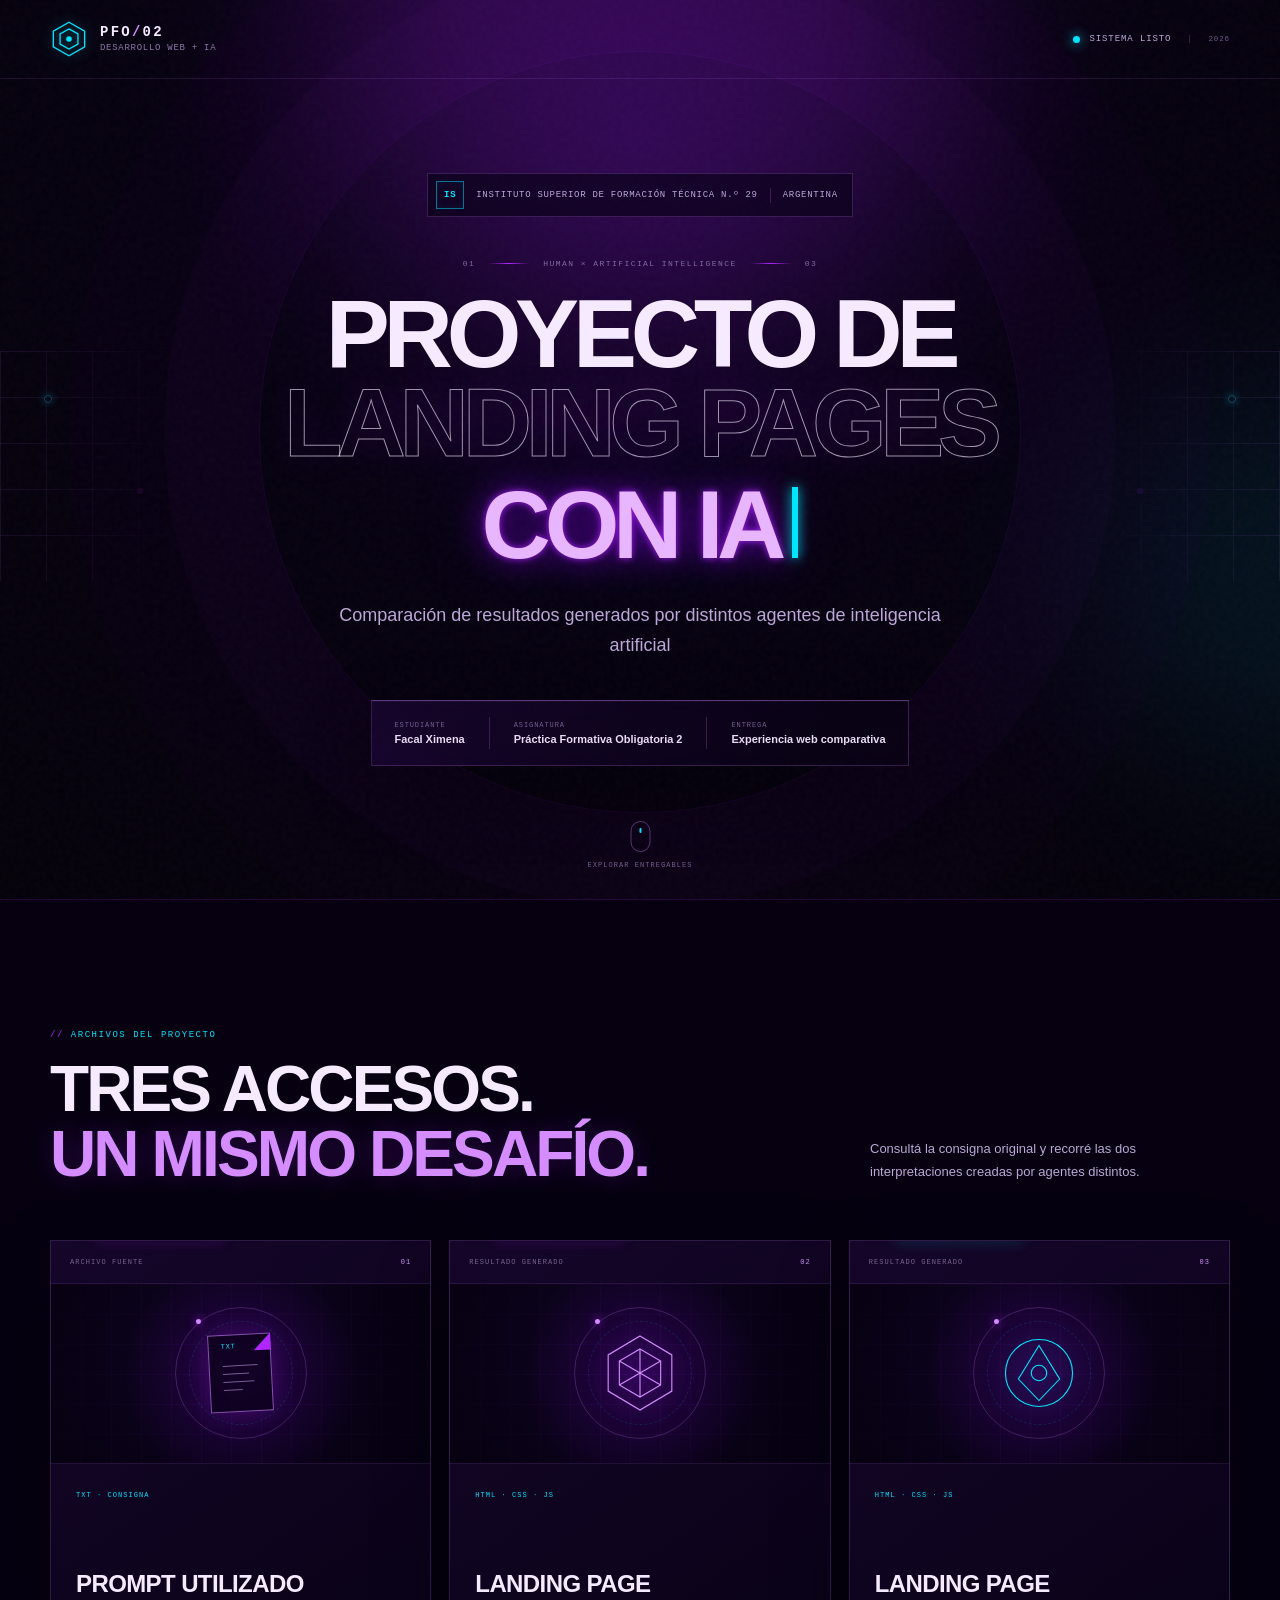
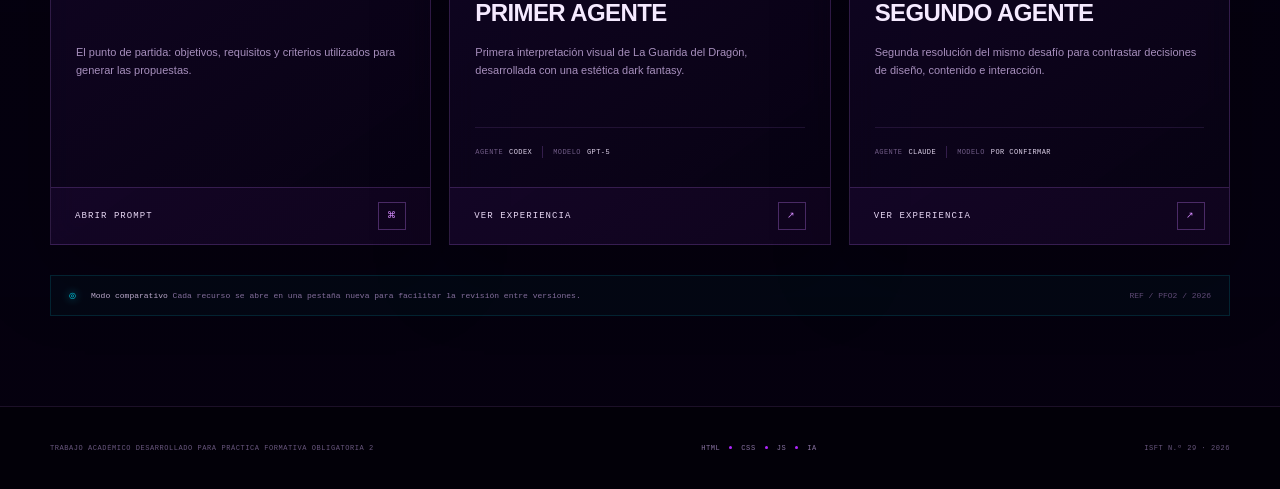
==== index.html @ 7f9fba31 "add" ====
<!doctype html>
<html lang="es-AR">
<head>
  <meta charset="utf-8">
  <meta name="viewport" content="width=device-width, initial-scale=1">
  <meta name="description" content="Proyecto académico de comparación de landing pages generadas con inteligencia artificial.">
  <meta name="theme-color" content="#070012">
  <title>Proyecto de Landing Pages con IA | PFO 2</title>
  <link rel="stylesheet" href="styles.css">
</head>
<body>
  <a class="skip-link" href="#accesos">Ir a los accesos del proyecto</a>

  <div class="ambient" aria-hidden="true">
    <div class="ambient__orb ambient__orb--violet"></div>
    <div class="ambient__orb ambient__orb--cyan"></div>
    <div class="ambient__grid"></div>
    <div class="ambient__scanline"></div>
    <div class="ambient__noise"></div>
  </div>

  <header class="topbar">
    <div class="topbar__inner">
      <a class="identity" href="#inicio" aria-label="Volver al inicio">
        <span class="identity__mark" aria-hidden="true">
          <svg viewBox="0 0 34 34">
            <path d="M17 2 31 10v14l-14 8L3 24V10Z"/>
            <path d="m17 8 8 4.5v9L17 26l-8-4.5v-9Z"/>
            <circle cx="17" cy="17" r="2.5"/>
          </svg>
        </span>
        <span><strong>PFO<span>/</span>02</strong><small>Desarrollo web + IA</small></span>
      </a>

      <div class="system-status" aria-label="Estado del proyecto">
        <span class="system-status__dot"></span>
        <span>Sistema listo</span>
        <small>2026</small>
      </div>
    </div>
  </header>

  <main id="inicio">
    <section class="hero" aria-labelledby="page-title">
      <div class="hero__circuit hero__circuit--left" aria-hidden="true"></div>
      <div class="hero__circuit hero__circuit--right" aria-hidden="true"></div>

      <div class="hero__inner">
        <div class="academic-chip reveal">
          <span class="academic-chip__icon" aria-hidden="true">IS</span>
          <span>Instituto Superior de Formación Técnica N.º 29</span>
          <i aria-hidden="true"></i>
          <span>Argentina</span>
        </div>

        <div class="hero__eyebrow reveal" aria-hidden="true">
          <span>01</span><i></i><span>Human × Artificial Intelligence</span><i></i><span>03</span>
        </div>

        <h1 id="page-title" class="reveal">
          Proyecto de <span class="hero__outline">Landing Pages</span>
          <span class="hero__neon">con IA<span class="hero__cursor" aria-hidden="true"></span></span>
        </h1>

        <p class="hero__subtitle reveal">Comparación de resultados generados por distintos agentes de inteligencia artificial</p>

        <div class="student-card reveal" aria-label="Información académica">
          <div>
            <small>Estudiante</small>
            <strong>Facal Ximena</strong>
          </div>
          <span aria-hidden="true"></span>
          <div>
            <small>Asignatura</small>
            <strong>Práctica Formativa Obligatoria 2</strong>
          </div>
          <span aria-hidden="true"></span>
          <div>
            <small>Entrega</small>
            <strong>Experiencia web comparativa</strong>
          </div>
        </div>

        <a class="scroll-hint" href="#accesos">
          <span class="scroll-hint__mouse" aria-hidden="true"><i></i></span>
          Explorar entregables
        </a>
      </div>
    </section>

    <section class="access" id="accesos" aria-labelledby="access-title">
      <div class="section-shell">
        <div class="section-heading reveal">
          <div>
            <p class="kicker"><span aria-hidden="true">//</span> Archivos del proyecto</p>
            <h2 id="access-title">Tres accesos.<br><em>Un mismo desafío.</em></h2>
          </div>
          <p>Consultá la consigna original y recorré las dos interpretaciones creadas por agentes distintos.</p>
        </div>

        <div class="portal-grid">
          <article class="portal-card portal-card--prompt reveal">
            <div class="portal-card__topline">
              <span>Archivo fuente</span>
              <span>01</span>
            </div>
            <div class="portal-card__visual" aria-hidden="true">
              <div class="document-icon">
                <span></span><span></span><span></span><span></span>
              </div>
              <div class="portal-card__orbit"></div>
            </div>
            <div class="portal-card__content">
              <p class="portal-card__type">TXT · Consigna</p>
              <h3>Prompt utilizado</h3>
              <p>El punto de partida: objetivos, requisitos y criterios utilizados para generar las propuestas.</p>
            </div>
            <button class="portal-link" id="open-prompt" type="button" aria-haspopup="dialog" aria-controls="prompt-dialog">
              <span>Abrir prompt</span><i aria-hidden="true">⌘</i>
            </button>
          </article>

          <article class="portal-card portal-card--agent-one reveal">
            <div class="portal-card__topline">
              <span>Resultado generado</span>
              <span>02</span>
            </div>
            <div class="portal-card__visual" aria-hidden="true">
              <div class="agent-symbol agent-symbol--one">
                <svg viewBox="0 0 100 100">
                  <path d="M50 7 87 29v42L50 93 13 71V29Z"/>
                  <path d="M50 22 74 36v28L50 78 26 64V36Z"/>
                  <path d="m50 22 0 56M26 36l48 28M74 36 26 64"/>
                </svg>
              </div>
              <div class="portal-card__orbit"></div>
            </div>
            <div class="portal-card__content">
              <p class="portal-card__type">HTML · CSS · JS</p>
              <h3>Landing Page<br>Primer Agente</h3>
              <p>Primera interpretación visual de La Guarida del Dragón, desarrollada con una estética dark fantasy.</p>
              <!-- TODO: Reemplazar el nombre del agente o modelo aquí cuando corresponda. -->
              <div class="agent-data"><span>Agente</span><strong>Codex</strong><i></i><span>Modelo</span><strong>GPT-5</strong></div>
            </div>
            <!-- TODO: Reemplazar este href si cambia la ubicación final del primer agente. -->
            <a class="portal-link" href="./outputs/indexLPCodex.html" target="_blank" rel="noopener noreferrer" aria-label="Abrir la landing page del primer agente en una pestaña nueva">
              <span>Ver experiencia</span><i aria-hidden="true">↗</i>
            </a>
          </article>

          <article class="portal-card portal-card--agent-two reveal">
            <div class="portal-card__topline">
              <span>Resultado generado</span>
              <span>03</span>
            </div>
            <div class="portal-card__visual" aria-hidden="true">
              <div class="agent-symbol agent-symbol--two">
                <svg viewBox="0 0 100 100">
                  <circle cx="50" cy="50" r="39"/>
                  <path d="M26 57 50 18l24 39-24 25Z"/>
                  <circle cx="50" cy="50" r="9"/>
                </svg>
              </div>
              <div class="portal-card__orbit"></div>
            </div>
            <div class="portal-card__content">
              <p class="portal-card__type">HTML · CSS · JS</p>
              <h3>Landing Page<br>Segundo Agente</h3>
              <p>Segunda resolución del mismo desafío para contrastar decisiones de diseño, contenido e interacción.</p>
              <!-- TODO: Reemplazar el nombre del agente o modelo aquí cuando esté confirmado. -->
              <div class="agent-data"><span>Agente</span><strong>Claude</strong><i></i><span>Modelo</span><strong>Por confirmar</strong></div>
            </div>
            <!-- TODO: Reemplazar este href si cambia la ubicación final del segundo agente. -->
            <a class="portal-link" href="./segunda-pagina/index.html" target="_blank" rel="noopener noreferrer" aria-label="Abrir la landing page del segundo agente en una pestaña nueva">
              <span>Ver experiencia</span><i aria-hidden="true">↗</i>
            </a>
          </article>
        </div>

        <div class="access-note reveal">
          <span aria-hidden="true">◎</span>
          <p><strong>Modo comparativo</strong> Cada recurso se abre en una pestaña nueva para facilitar la revisión entre versiones.</p>
          <span class="access-note__code">REF / PFO2 / 2026</span>
        </div>
      </div>
    </section>
  </main>

  <dialog class="terminal-dialog" id="prompt-dialog" aria-labelledby="terminal-title">
    <div class="terminal-window">
      <header class="terminal-window__bar">
        <div class="terminal-window__controls" aria-hidden="true">
          <span></span><span></span><span></span>
        </div>
        <p id="terminal-title"><span>bash</span> — prompt-utilizado.txt</p>
        <button class="terminal-window__close" id="close-prompt" type="button" aria-label="Cerrar prompt">×</button>
      </header>
      <div class="terminal-window__body" tabindex="0">
        <p class="terminal-command"><span>ximena@pfo2</span>:<i>~</i>$ cat prompt-utilizado.txt</p>
        <pre aria-label="Contenido del prompt"><code id="prompt-output"></code><span class="typing-cursor" id="typing-cursor" aria-hidden="true"></span></pre>
        <p class="terminal-command terminal-command--end"><span>ximena@pfo2</span>:<i>~</i>$ <em aria-hidden="true"></em></p>
      </div>
      <footer class="terminal-window__footer">
        <span>UTF-8</span><span id="line-count">leyendo archivo…</span><span>solo lectura</span>
      </footer>
    </div>
  </dialog>
  <textarea id="prompt-fallback" hidden aria-hidden="true">

# Rol y objetivo

Actuá como un/a diseñador/a UI/UX senior y desarrollador/a front-end especializado/a en landing pages comerciales de alto impacto visual.

Necesito que generes una landing page completa para una tienda ficticia argentina de juegos de mesa, juegos de estrategia y juegos de rol con estética dark fantasy, inspirada en mundos tipo Dungeons & Dragons, fantasía medieval, fuego, tabernas, mazmorras, grimorios, dados, dragones y estilo gótico.

La página debe estar orientada a la venta de juegos de mesa y juegos de rol para público argentino.

# Nombre y concepto de la marca

Nombre sugerido: **La Guarida del Dragón**

Concepto: una tienda especializada en juegos de mesa modernos, juegos expertos, juegos cooperativos, juegos de rol y aventuras narrativas. La marca debe sentirse como una mezcla entre tienda gamer, taberna medieval y refugio para jugadores expertos.

Tono de comunicación: épico, atractivo, comercial, pero no exageradamente infantil. Debe invitar a comprar, explorar el catálogo y sumarse a una comunidad de jugadores.

# Requisitos obligatorios de estructura

La landing page debe incluir sí o sí estas secciones:

1. **Header / Cabecera**

   * Logo o nombre de la marca.
   * Menú de navegación con anclas internas.
   * Links sugeridos: Inicio, Catálogo, Sobre nosotros, Comunidad, Contacto.
   * Debe ser responsive.
   * Puede tener efecto sticky o sombra sutil.

2. **Hero Section**

   * Título impactante.
   * Subtítulo breve.
   * Botón CTA principal.
   * Botón secundario opcional.
   * Estética visual fuerte: fuego, sombras, brillo naranja/rojo, textura oscura, fantasía medieval.
   * Debe comunicar rápidamente que es una tienda argentina de juegos de mesa y rol.

3. **Descripción / Sobre Nosotros**

   * Explicar que la tienda reúne juegos familiares, expertos y de rol.
   * Mencionar que está pensada para jugadores de Argentina.
   * Incluir una propuesta de valor: asesoramiento, preventas, juegos importados/editoriales reconocidas, comunidad y recomendaciones según nivel.

4. **Servicios / Características principales / Catálogo**

   * Esta sección debe funcionar como catálogo visual de productos.
   * Incluir tarjetas de juegos con nombre, breve descripción, precio en pesos argentinos, etiqueta de tipo de juego y botón de compra o consulta.
   * Usar moneda argentina con formato claro: `$57.500 ARS`, `$199.000 ARS`, etc.
   * Los precios deben mostrarse como “desde” o “precio de referencia”, porque la página es maquetada y no tendrá backend real.
   * Juegos sugeridos para incluir:

     * Catan: El Juego — desde $57.500 ARS.
     * Catan: ampliación 5-6 jugadores — desde $34.600 ARS.
     * Carcassonne — desde $41.700 ARS.
     * Carcassonne Big Box — desde $79.200 ARS.
     * El Señor de los Anillos: Destino de la Comunidad — desde $199.000 ARS.
     * SETI — desde $173.600 ARS.
     * Azul / Azul Duel — desde $64.800 ARS.
     * Dungeon Fighter — desde $54.300 ARS.
     * Onirim — desde $32.700 ARS.
     * Opcional: juegos de rol como Dragonbane, Daggerheart, Pathfinder, El Señor de los Anillos 5e o Warhammer Fantasy, con precio “consultar”.
   * Incluir filtros visuales o etiquetas como: Estrategia, Cooperativo, Familiar, Experto, Rol, Fantasía, Sci-Fi.
   * Si el entorno permite usar imágenes externas, usá imágenes relevantes con `alt` descriptivo.
   * Si no se puede garantizar el uso de imágenes reales o con licencia, generá placeholders visuales elegantes con CSS: cartas oscuras, dados, meeples, runas, dragones, tableros, fuego y bordes ornamentales.

5. **Testimonios / Reseñas**

   * Incluir 3 testimonios ficticios de clientes argentinos.
   * Deben sonar naturales.
   * Ejemplos de perfiles: jugador experto, grupo de amigos, persona que compró su primer juego.
   * Pueden tener nombres ficticios, estrellas o una frase destacada.

6. **Formulario de contacto**

   * Formulario visual, no necesita backend.
   * Campos: Nombre, Email, Tipo de consulta, Mensaje.
   * El campo “Tipo de consulta” puede tener opciones como: Comprar un juego, Recomendación, Juegos de rol, Preventa, Otro.
   * Botón CTA: “Enviar mensaje al gremio” o similar.
   * Agregar microcopy aclarando que es una maqueta visual.
   * Si usás JavaScript, podés simular un mensaje de confirmación sin enviar datos reales.

7. **Footer**

   * Nombre de la marca.
   * Links internos.
   * Redes sociales ficticias: Instagram, WhatsApp, Discord, YouTube.
   * Texto legal simple: “Precios de referencia. Sitio ficticio desarrollado con fines académicos.”
   * Mantener la estética dark fantasy.

# Estilo visual

La estética debe ser oscura, gótica y fantástica, con sensación de fuego y aventura.

Usar una paleta similar a:

* Negro carbón: `#080506`
* Bordó oscuro: `#1a0b0b`
* Rojo sangre: `#5b0f0f`
* Naranja fuego: `#f97316`
* Dorado antiguo: `#facc15`
* Gris piedra: `#2f2f35`
* Texto claro: `#f8f1e7`

Dirección visual:

* Fondo oscuro con gradientes suaves.
* Brillos tipo fuego.
* Bordes dorados o cobrizos.
* Cards con sombras profundas.
* Botones con hover brillante.
* Detalles de runas, dados, dragones, espadas o pergaminos, preferentemente generados con CSS o iconografía simple.
* Tipografía: combinar una fuente serif o display para títulos con una sans-serif legible para textos. Si usás Google Fonts, elegir algo similar a `Cinzel`, `MedievalSharp`, `Uncial Antiqua`, `Inter` o `Montserrat`. Si no hay acceso externo, usar fallbacks seguros.

Evitar:

* Una landing genérica tipo startup SaaS.
* Fondos blancos predominantes.
* Diseño demasiado infantil.
* Exceso de texto.
* Imágenes rotas.
* Cards desalineadas.
* Botones sin contraste.
* Texto placeholder tipo “Lorem ipsum”.

# Requisitos técnicos

Generá una landing page responsive y prolija.

Si estás trabajando en un entorno con archivos, creá o editá estos archivos:

* `index.html`
* `styles.css`
* `script.js`

Si no podés crear archivos, devolvé el código completo separado por archivo.

Usar preferentemente:

* HTML semántico.
* CSS moderno.
* JavaScript vanilla simple.
* Sin backend.
* Sin frameworks obligatorios.
* Si usás librerías externas, que sean mínimas y justificadas.

La página debe:

* Verse bien en desktop, tablet y mobile.
* Tener navegación por anclas.
* Tener estados hover/focus.
* Tener buen contraste.
* Usar `alt` en imágenes.
* Tener estructura accesible básica.
* Tener cards de productos claras.
* Mostrar precios en pesos argentinos.
* Incluir CTAs visibles.

# Contenido sugerido

Podés usar o adaptar estos textos:

Hero title:
“Entrá a la guarida donde comienzan las mejores aventuras”

Hero subtitle:
“Juegos de mesa, estrategia y rol para héroes, clanes y mesas argentinas.”

CTA principal:
“Explorar catálogo”

CTA secundario:
“Pedir recomendación”

Sobre nosotros:
“En La Guarida del Dragón reunimos juegos familiares, expertos y de rol para que cada mesa encuentre su próxima aventura. Desde clásicos como Catan y Carcassonne hasta campañas narrativas, cooperativos épicos y desafíos para jugadores exigentes.”

Beneficios:

* Juegos seleccionados por nivel de experiencia.
* Recomendaciones para grupos, parejas y campañas de rol.
* Catálogo con títulos familiares, expertos, cooperativos y narrativos.
* Comunidad para descubrir nuevas partidas.

Testimonios ficticios:

* “Compré Catan para jugar con amigos y terminé sumando expansiones. Me asesoraron muy bien.” — Martín, CABA.
* “Buscaba algo más experto y me recomendaron SETI. Excelente experiencia.” — Laura, Quilmes.
* “Arrancamos con rol por primera vez y nos guiaron con manuales y dados. Súper claro.” — Nico, Lanús.

# Interacción opcional

Agregar en JavaScript:

* Botón de menú hamburguesa en mobile.
* Simulación de envío del formulario con un mensaje visual.
* Botones de producto que muestren un mensaje tipo “Producto agregado a la lista de consulta”.
* Scroll suave para navegación interna.

# Criterios de éxito

Antes de finalizar, verificá que:

1. La landing incluye header, hero, sobre nosotros, catálogo/servicios, testimonios, formulario y footer.
2. La estética es dark fantasy/gótica con fuego, no una página genérica.
3. Hay juegos concretos con precios en ARS.
4. La página está orientada a Argentina.
5. El catálogo incluye Catan, Carcassonne, El Señor de los Anillos, SETI, Azul/Azul Duel y juegos de rol o expertos.
6. El formulario está maquetado visualmente.
7. El diseño es responsive.
8. No hay imágenes rotas.
9. No hay texto “Lorem ipsum”.
10. El código está ordenado, comentado solo donde sea útil y listo para ejecutar.

# Entrega esperada

Implementá directamente la landing page.

Al finalizar, entregá:

1. Una breve explicación de qué se creó.
2. La lista de archivos generados o modificados.
3. Cualquier aclaración importante, por ejemplo si las imágenes son placeholders o si los precios son de referencia.

</textarea>

  <footer class="footer">
    <div class="footer__inner">
      <p>Trabajo académico desarrollado para Práctica Formativa Obligatoria 2</p>
      <div aria-label="Tecnologías empleadas"><span>HTML</span><i></i><span>CSS</span><i></i><span>JS</span><i></i><span>IA</span></div>
      <p>ISFT N.º 29 · <span id="year">2026</span></p>
    </div>
  </footer>

  <script src="script.js"></script>
</body>
</html>
---- styles.css ----
:root {
  --bg: #05000f;
  --bg-soft: #0a0218;
  --panel: rgba(16, 5, 39, .64);
  --violet: #b026ff;
  --violet-bright: #d58cff;
  --purple: #8f00ff;
  --cyan: #00e5ff;
  --text: #f5eaff;
  --muted: #bca7d8;
  --line: rgba(199, 125, 255, .22);
  --shell: 1180px;
  --display: "Segoe UI", "Arial Nova", Arial, sans-serif;
  --mono: "Cascadia Code", "SFMono-Regular", Consolas, monospace;
}

* { box-sizing: border-box; }
html { scroll-behavior: smooth; scroll-padding-top: 80px; }
body { margin: 0; min-width: 320px; overflow-x: hidden; background: var(--bg); color: var(--text); font-family: var(--display); }
body::selection { color: var(--bg); background: var(--cyan); }
a { color: inherit; }
svg { display: block; }
.skip-link { position: fixed; z-index: 1000; top: 12px; left: 12px; padding: 10px 15px; border: 1px solid var(--cyan); background: var(--bg); color: var(--cyan); transform: translateY(-160%); transition: transform .2s; }
.skip-link:focus { transform: translateY(0); }
:focus-visible { outline: 2px solid var(--cyan); outline-offset: 5px; }

.ambient { position: fixed; z-index: -2; inset: 0; overflow: hidden; background: radial-gradient(circle at 50% 15%, #16002f 0, var(--bg) 46%, #030008 100%); pointer-events: none; }
.ambient__orb { position: absolute; border-radius: 50%; filter: blur(100px); opacity: .18; }
.ambient__orb--violet { width: 620px; height: 620px; top: -300px; left: calc(50% - 310px); background: var(--violet); }
.ambient__orb--cyan { width: 400px; height: 400px; right: -220px; top: 42%; background: var(--cyan); opacity: .08; }
.ambient__grid { position: absolute; right: -25%; bottom: -30%; left: -25%; height: 75%; background-image: linear-gradient(rgba(176,38,255,.16) 1px,transparent 1px),linear-gradient(90deg,rgba(176,38,255,.16) 1px,transparent 1px); background-size: 70px 55px; transform: perspective(500px) rotateX(60deg); transform-origin: center bottom; mask-image: linear-gradient(to bottom,transparent 0,#000 58%); }
.ambient__scanline { position: absolute; inset: -150% 0 100%; background: linear-gradient(to bottom,transparent 47%,rgba(0,229,255,.035) 50%,transparent 53%); animation: scan 9s linear infinite; }
.ambient__noise { position: absolute; inset: 0; opacity: .12; background-image: url("data:image/svg+xml,%3Csvg viewBox='0 0 180 180' xmlns='http://www.w3.org/2000/svg'%3E%3Cfilter id='n'%3E%3CfeTurbulence type='fractalNoise' baseFrequency='.9' numOctaves='3' stitchTiles='stitch'/%3E%3C/filter%3E%3Crect width='100%25' height='100%25' filter='url(%23n)' opacity='.25'/%3E%3C/svg%3E"); mix-blend-mode: screen; }
@keyframes scan { to { transform: translateY(250%); } }

.topbar { position: absolute; z-index: 20; inset: 0 0 auto; border-bottom: 1px solid rgba(199,125,255,.12); }
.topbar__inner { width: min(calc(100% - 48px), var(--shell)); height: 78px; margin-inline: auto; display: flex; align-items: center; justify-content: space-between; }
.identity { display: flex; align-items: center; gap: 12px; text-decoration: none; }
.identity__mark { width: 38px; height: 38px; color: var(--cyan); filter: drop-shadow(0 0 7px rgba(0,229,255,.45)); }
.identity__mark svg { width: 100%; fill: none; stroke: currentColor; stroke-width: 1.2; }
.identity__mark circle { fill: currentColor; stroke: none; }
.identity > span:last-child { display: flex; flex-direction: column; }
.identity strong { font: 700 14px/1 var(--mono); letter-spacing: .16em; }
.identity strong span { color: var(--violet-bright); }
.identity small { margin-top: 5px; color: #8d78a8; font: 9px/1 var(--mono); text-transform: uppercase; letter-spacing: .08em; }
.system-status { display: flex; align-items: center; gap: 9px; color: var(--muted); font: 9px var(--mono); text-transform: uppercase; letter-spacing: .1em; }
.system-status__dot { width: 7px; height: 7px; border-radius: 50%; background: var(--cyan); box-shadow: 0 0 12px var(--cyan); animation: pulse 2s ease-in-out infinite; }
.system-status small { margin-left: 9px; padding-left: 18px; border-left: 1px solid var(--line); color: #725e8d; }
@keyframes pulse { 50% { opacity: .4; box-shadow: 0 0 3px var(--cyan); } }

.hero { min-height: 850px; height: 100svh; position: relative; display: grid; place-items: center; padding: 120px 24px 80px; overflow: hidden; border-bottom: 1px solid rgba(176,38,255,.18); }
.hero::before { content: ""; position: absolute; width: min(760px,72vw); aspect-ratio: 1; top: 48%; left: 50%; border: 1px solid rgba(176,38,255,.1); border-radius: 50%; transform: translate(-50%,-50%); box-shadow: 0 0 0 95px rgba(176,38,255,.025),0 0 0 190px rgba(176,38,255,.015); }
.hero__inner { width: min(100%, 1000px); position: relative; z-index: 2; text-align: center; }
.academic-chip { width: max-content; max-width: 100%; margin: 0 auto 42px; display: flex; align-items: center; gap: 12px; padding: 7px 14px 7px 8px; border: 1px solid var(--line); background: rgba(10,2,24,.65); color: var(--muted); font: 9px var(--mono); text-transform: uppercase; letter-spacing: .08em; }
.academic-chip__icon { width: 28px; height: 28px; display: grid; place-items: center; border: 1px solid rgba(0,229,255,.5); color: var(--cyan); font: 700 9px var(--mono); box-shadow: inset 0 0 9px rgba(0,229,255,.08); }
.academic-chip i { width: 1px; height: 15px; background: var(--line); }
.hero__eyebrow { display: flex; align-items: center; justify-content: center; gap: 13px; margin-bottom: 21px; color: #806a9f; font: 8px var(--mono); text-transform: uppercase; letter-spacing: .18em; }
.hero__eyebrow i { width: 42px; height: 1px; background: linear-gradient(90deg,transparent,var(--violet),transparent); }
.hero h1 { margin: 0; font-size: clamp(48px, 7.5vw, 104px); line-height: .93; letter-spacing: -.065em; text-transform: uppercase; text-wrap: balance; }
.hero h1 > span { display: block; }
.hero__outline { color: transparent; -webkit-text-stroke: 1px rgba(245,234,255,.62); text-shadow: 0 0 35px rgba(176,38,255,.1); }
.hero__neon { width: max-content; max-width: 100%; margin: 12px auto 0; position: relative; color: #e8b5ff; text-shadow: 0 0 7px rgba(176,38,255,.9),0 0 32px rgba(143,0,255,.62),0 0 80px rgba(143,0,255,.28); }
.hero__cursor { width: .07em; height: .74em; display: inline-block; margin-left: .12em; background: var(--cyan); box-shadow: 0 0 12px var(--cyan); animation: blink 1s steps(2,end) infinite; }
@keyframes blink { 50% { opacity: 0; } }
.hero__subtitle { max-width: 650px; margin: 31px auto 39px; color: var(--muted); font-size: clamp(14px,1.6vw,18px); line-height: 1.7; }
.student-card { width: max-content; max-width: 100%; margin-inline: auto; display: flex; align-items: center; gap: 24px; padding: 16px 22px; border: 1px solid rgba(199,125,255,.21); border-top-color: rgba(199,125,255,.42); background: linear-gradient(110deg,rgba(30,7,58,.62),rgba(7,1,18,.52)); box-shadow: 0 24px 70px rgba(0,0,0,.28),inset 0 1px rgba(255,255,255,.03); backdrop-filter: blur(13px); }
.student-card > span { width: 1px; height: 32px; background: var(--line); }
.student-card > div { text-align: left; }
.student-card small,.student-card strong { display: block; }
.student-card small { margin-bottom: 4px; color: #735e91; font: 7px var(--mono); text-transform: uppercase; letter-spacing: .13em; }
.student-card strong { color: #e9dcf4; font-size: 11px; font-weight: 600; }
.scroll-hint { position: absolute; top: calc(100% + 55px); left: 50%; display: flex; flex-direction: column; align-items: center; gap: 9px; color: #735f8e; font: 7px var(--mono); text-decoration: none; text-transform: uppercase; letter-spacing: .15em; transform: translateX(-50%); }
.scroll-hint__mouse { width: 20px; height: 31px; position: relative; border: 1px solid rgba(199,125,255,.4); border-radius: 12px; }
.scroll-hint__mouse i { width: 2px; height: 5px; position: absolute; top: 6px; left: 8px; border-radius: 2px; background: var(--cyan); animation: scroll 1.7s ease-in-out infinite; }
@keyframes scroll { to { transform: translateY(10px); opacity: 0; } }
.hero__circuit { width: 180px; height: 230px; position: absolute; top: 39%; opacity: .45; background-image: linear-gradient(var(--line) 1px,transparent 1px),linear-gradient(90deg,var(--line) 1px,transparent 1px); background-size: 46px 46px; mask-image: linear-gradient(90deg,#000,transparent); }
.hero__circuit::after { content: ""; position: absolute; width: 6px; height: 6px; top: 44px; left: 44px; border: 1px solid var(--cyan); border-radius: 50%; box-shadow: 0 0 8px var(--cyan),92px 92px 0 -1px var(--violet); }
.hero__circuit--left { left: 0; }.hero__circuit--right { right: 0; transform: scaleX(-1); }

.access { position: relative; padding: 130px 24px 90px; background: linear-gradient(180deg,rgba(7,0,18,.7),rgba(5,0,15,.96)); }
.section-shell { width: min(100%,var(--shell)); margin-inline: auto; }
.section-heading { display: flex; align-items: end; justify-content: space-between; gap: 60px; margin-bottom: 52px; }
.kicker { margin: 0 0 17px; color: var(--cyan); font: 9px var(--mono); text-transform: uppercase; letter-spacing: .17em; }
.kicker span { color: var(--violet); }
.section-heading h2 { margin: 0; font-size: clamp(38px,5vw,64px); line-height: 1.02; letter-spacing: -.045em; text-transform: uppercase; }
.section-heading h2 em { color: var(--violet-bright); font-style: normal; text-shadow: 0 0 25px rgba(176,38,255,.25); }
.section-heading > p { width: 360px; margin: 0 0 4px; color: var(--muted); font-size: 13px; line-height: 1.75; }
.portal-grid { display: grid; grid-template-columns: repeat(3,1fr); gap: 18px; }
.portal-card { min-width: 0; position: relative; display: flex; flex-direction: column; overflow: hidden; border: 1px solid rgba(199,125,255,.2); background: linear-gradient(145deg,rgba(27,8,52,.72),rgba(7,2,18,.82)); box-shadow: 0 30px 70px rgba(0,0,0,.25); backdrop-filter: blur(13px); transition: transform .35s,border-color .35s,box-shadow .35s; }
.portal-card::before { content: ""; position: absolute; inset: 0; opacity: 0; background: radial-gradient(circle at var(--pointer-x,50%) var(--pointer-y,20%),rgba(176,38,255,.17),transparent 36%); transition: opacity .3s; pointer-events: none; }
.portal-card::after { content: ""; position: absolute; top: -1px; left: 12%; width: 34%; height: 1px; background: linear-gradient(90deg,transparent,var(--violet-bright),transparent); box-shadow: 0 0 12px var(--violet); }
.portal-card:hover { transform: translateY(-9px); border-color: rgba(199,125,255,.55); box-shadow: 0 35px 80px rgba(0,0,0,.48),0 0 38px rgba(143,0,255,.09); }
.portal-card:hover::before { opacity: 1; }
.portal-card--agent-two::after { background: linear-gradient(90deg,transparent,var(--cyan),transparent); box-shadow: 0 0 12px var(--cyan); }
.portal-card__topline { position: relative; z-index: 2; display: flex; justify-content: space-between; padding: 17px 19px; border-bottom: 1px solid rgba(199,125,255,.12); color: #79638f; font: 7px var(--mono); text-transform: uppercase; letter-spacing: .15em; }
.portal-card__topline span:last-child { color: var(--violet-bright); }
.portal-card__visual { height: 180px; position: relative; display: grid; place-items: center; overflow: hidden; border-bottom: 1px solid rgba(199,125,255,.1); background-image: linear-gradient(rgba(176,38,255,.07) 1px,transparent 1px),linear-gradient(90deg,rgba(176,38,255,.07) 1px,transparent 1px); background-size: 30px 30px; }
.portal-card__visual::after { content: ""; position: absolute; inset: 0; background: radial-gradient(circle,rgba(143,0,255,.2),rgba(5,0,15,.52) 56%,rgba(5,0,15,.88)); }
.portal-card__orbit { width: 132px; height: 132px; position: absolute; z-index: 1; border: 1px solid rgba(199,125,255,.23); border-radius: 50%; animation: rotate 18s linear infinite; }
.portal-card__orbit::before,.portal-card__orbit::after { content: ""; position: absolute; border-radius: 50%; }
.portal-card__orbit::before { width: 5px; height: 5px; top: 11px; left: 20px; background: var(--violet-bright); box-shadow: 0 0 9px var(--violet); }
.portal-card__orbit::after { inset: 13px; border: 1px dashed rgba(0,229,255,.13); }
@keyframes rotate { to { transform: rotate(360deg); } }
.document-icon { width: 63px; height: 78px; position: relative; z-index: 3; padding: 23px 13px 10px; border: 1px solid rgba(199,125,255,.65); background: rgba(11,1,26,.75); box-shadow: 0 0 27px rgba(176,38,255,.25); transform: rotate(-3deg); }
.document-icon::before { content: "TXT"; position: absolute; top: 7px; left: 12px; color: var(--cyan); font: 7px var(--mono); letter-spacing: .12em; }
.document-icon::after { content: ""; position: absolute; top: -1px; right: -1px; border-style: solid; border-width: 0 0 17px 17px; border-color: transparent transparent var(--violet) transparent; }
.document-icon span { display: block; height: 1px; margin: 7px 0; background: #775d94; }
.document-icon span:nth-child(2) { width: 75%; }.document-icon span:nth-child(3){width:88%}.document-icon span:nth-child(4){width:55%}
.agent-symbol { width: 86px; height: 86px; position: relative; z-index: 3; filter: drop-shadow(0 0 15px rgba(176,38,255,.45)); }
.agent-symbol svg { width: 100%; height: 100%; fill: none; stroke: var(--violet-bright); stroke-width: 1.3; }
.agent-symbol--two { filter: drop-shadow(0 0 15px rgba(0,229,255,.38)); }.agent-symbol--two svg{stroke:var(--cyan)}
.portal-card__content { position: relative; z-index: 2; flex: 1; padding: 27px 25px 25px; }
.portal-card__type { margin: 0 0 12px!important; color: var(--cyan)!important; font: 7px var(--mono)!important; text-transform: uppercase; letter-spacing: .15em; }
.portal-card__content h3 { min-height: 61px; margin: 0 0 13px; font-size: 24px; line-height: 1.22; letter-spacing: -.025em; text-transform: uppercase; }
.portal-card__content > p { min-height: 66px; margin: 0; color: #a78fbd; font-size: 11px; line-height: 1.7; }
.agent-data { min-height: 35px; display: flex; align-items: center; flex-wrap: wrap; gap: 6px; margin-top: 18px; padding-top: 15px; border-top: 1px solid rgba(199,125,255,.12); font: 7px var(--mono); text-transform: uppercase; letter-spacing: .06em; }
.agent-data span { color: #705b86; }.agent-data strong{color:#ddd0e9;font-weight:500}.agent-data i{width:1px;height:12px;margin:0 4px;background:var(--line)}
.portal-link { position: relative; z-index: 3; min-height: 57px; display: flex; align-items: center; justify-content: space-between; padding: 0 24px; border-top: 1px solid rgba(199,125,255,.2); background: rgba(176,38,255,.05); color: #e8d8f5; font: 9px var(--mono); text-decoration: none; text-transform: uppercase; letter-spacing: .12em; transition: background .25s,color .25s; }
.portal-link:is(button) { width: 100%; border-right: 0; border-bottom: 0; border-left: 0; cursor: pointer; text-align: left; }
.portal-link i { width: 28px; height: 28px; display: grid; place-items: center; border: 1px solid rgba(199,125,255,.32); color: var(--violet-bright); font-style: normal; transition: transform .25s,border-color .25s; }
.portal-link:hover { background: var(--violet); color: #fff; }.portal-link:hover i{border-color:#fff;color:#fff;transform:translate(2px,-2px)}
.portal-card--agent-two .portal-link:hover { background: #00b8cf; }
.access-note { display: flex; align-items: center; gap: 15px; margin-top: 30px; padding: 15px 18px; border: 1px solid rgba(0,229,255,.13); background: rgba(0,229,255,.025); color: #846f9d; font: 8px var(--mono); }
.access-note > span:first-child { color: var(--cyan); text-shadow: 0 0 9px var(--cyan); }.access-note p{margin:0}.access-note strong{color:#b9a8ca;font-weight:500}.access-note__code{margin-left:auto;color:#5e4a76;white-space:nowrap}

/* Prompt terminal */
.terminal-dialog { width: min(920px,calc(100% - 32px)); max-width: none; max-height: calc(100svh - 32px); padding: 0; overflow: visible; border: 1px solid rgba(176,38,255,.72); background: #020004; color: #d59bff; box-shadow: 0 0 0 1px rgba(0,229,255,.08),0 0 60px rgba(143,0,255,.38),0 35px 100px rgba(0,0,0,.85); }
.terminal-dialog::backdrop { background: rgba(1,0,6,.82); backdrop-filter: blur(12px); }
.terminal-dialog[open] { animation: terminalIn .28s ease-out both; }
@keyframes terminalIn { from { opacity:0; transform:translateY(20px) scale(.97); } }
.terminal-window { max-height: calc(100svh - 34px); display: grid; grid-template-rows: 48px minmax(0,1fr) 30px; position: relative; overflow: hidden; background: #020004; }
.terminal-window::before { content:""; position:absolute; z-index:3; inset:0; pointer-events:none; background: repeating-linear-gradient(to bottom,transparent 0 3px,rgba(176,38,255,.018) 4px); }
.terminal-window__bar { position: relative; z-index: 4; display: grid; grid-template-columns: 1fr auto 1fr; align-items: center; padding: 0 13px; border-bottom: 1px solid rgba(176,38,255,.32); background: linear-gradient(#100219,#08000e); }
.terminal-window__bar p { margin: 0; color: #88619e; font: 9px var(--mono); letter-spacing: .03em; }.terminal-window__bar p span{color:#c784ec}
.terminal-window__controls { display: flex; gap: 7px; }
.terminal-window__controls span { width: 9px; height: 9px; border-radius: 50%; background:#4d165f;box-shadow:0 0 7px rgba(176,38,255,.45)}
.terminal-window__controls span:nth-child(2){background:#76209b}.terminal-window__controls span:nth-child(3){background:#a132d2}
.terminal-window__close { width: 30px; height: 30px; justify-self: end; border: 1px solid rgba(176,38,255,.25); background: transparent; color: #b87bd2; cursor: pointer; font: 20px/1 var(--mono); transition: background .2s,color .2s,border-color .2s; }
.terminal-window__close:hover { border-color: #d59bff; background: rgba(176,38,255,.16); color: #fff; }
.terminal-window__body { min-height: 0; position: relative; z-index: 2; overflow: auto; padding: 26px 30px 35px; background: radial-gradient(circle at 50% 0,rgba(88,0,130,.1),transparent 40%),#020004; scrollbar-color: #72219a #08000d; scrollbar-width: thin; }
.terminal-window__body:focus-visible { outline-offset: -4px; }
.terminal-window__body pre { margin: 18px 0; white-space: pre-wrap; color: #c77dff; font: 12px/1.72 var(--mono); text-shadow: 0 0 8px rgba(176,38,255,.22); }
.terminal-window__body code,.terminal-window__body b { font: inherit; }.terminal-window__body b{color:#e4b5ff;font-weight:700}
.terminal-command { margin: 0; color: #ab75c7; font: 11px/1.5 var(--mono); }.terminal-command span{color:#e2aaff}.terminal-command i{color:#00e5ff;font-style:normal}.terminal-command--end{margin-top:20px}
.typing-cursor { width: 7px; height: 14px; display: inline-block; margin-left: 2px; vertical-align: -2px; background: #c77dff; box-shadow: 0 0 9px #b026ff; animation: blink 1s steps(2,end) infinite; }
.typing-cursor[hidden] { display: none; }
.terminal-command--end { opacity: 0; transition: opacity .2s; }.terminal-command--end.is-ready{opacity:1}
.terminal-command em { width: 7px; height: 14px; display: inline-block; margin-left: 3px; vertical-align: -3px; background: #c77dff; box-shadow: 0 0 9px #b026ff; animation: blink 1s steps(2,end) infinite; }
.terminal-window__footer { position: relative; z-index: 4; display: flex; justify-content: flex-end; align-items: center; gap: 18px; padding: 0 14px; border-top: 1px solid rgba(176,38,255,.2); background: #08000d; color: #67477a; font: 7px var(--mono); text-transform: uppercase; letter-spacing: .08em; }

.footer { border-top: 1px solid rgba(199,125,255,.13); background: rgba(3,0,8,.84); }
.footer__inner { width: min(calc(100% - 48px),var(--shell)); min-height: 82px; margin-inline: auto; display: flex; align-items: center; justify-content: space-between; gap: 25px; color: #69567f; font: 7px var(--mono); text-transform: uppercase; letter-spacing: .08em; }
.footer__inner div { display: flex; align-items: center; gap: 9px; color: #8a73a4; }.footer__inner i{width:3px;height:3px;border-radius:50%;background:var(--violet)}

.reveal { opacity: 0; transform: translateY(20px); transition: opacity .7s ease,transform .7s ease; }
.reveal.is-visible { opacity: 1; transform: translateY(0); }

@media (max-width: 900px) {
  .hero{min-height:780px}.portal-grid{grid-template-columns:1fr 1fr}.portal-card--prompt{grid-column:1/-1}.portal-card--prompt .portal-card__content>p{min-height:0}.section-heading{align-items:flex-start;flex-direction:column;gap:22px}.section-heading>p{width:min(100%,560px)}
}
@media (max-width: 660px) {
  .topbar__inner,.footer__inner{width:calc(100% - 30px)}.system-status small{display:none}.hero{height:auto;min-height:780px;padding:125px 16px 85px}.academic-chip{margin-bottom:34px;white-space:normal}.academic-chip i,.academic-chip span:last-child{display:none}.hero__eyebrow span:first-child,.hero__eyebrow span:last-child{display:none}.student-card{width:100%;align-items:stretch;flex-direction:column;gap:12px}.student-card>span{width:100%;height:1px}.student-card>div{text-align:center}.scroll-hint{position:static;margin-top:38px;transform:none}.hero__circuit{display:none}.access{padding:85px 15px 65px}.portal-grid{grid-template-columns:1fr}.portal-card--prompt{grid-column:auto}.portal-card__content h3,.portal-card__content>p{min-height:0}.portal-card__content>p{margin-bottom:6px}.access-note{align-items:flex-start}.access-note__code{display:none}.footer__inner{min-height:120px;align-items:flex-start;justify-content:center;flex-direction:column;gap:9px;padding:25px 0}.footer__inner p{margin:0}.footer__inner div{order:3}
  .terminal-dialog{width:calc(100% - 16px);max-height:calc(100svh - 16px)}.terminal-window{max-height:calc(100svh - 18px);grid-template-rows:44px minmax(0,1fr) 27px}.terminal-window__bar{grid-template-columns:1fr auto}.terminal-window__bar p{display:none}.terminal-window__body{padding:20px 17px 30px}.terminal-window__body pre{font-size:10px;line-height:1.65}.terminal-command{font-size:9px}.terminal-window__footer{justify-content:center}
}
@media (prefers-reduced-motion: reduce) {
  html{scroll-behavior:auto}*,*::before,*::after{animation-duration:.01ms!important;animation-iteration-count:1!important;transition-duration:.01ms!important}.reveal{opacity:1;transform:none}
}
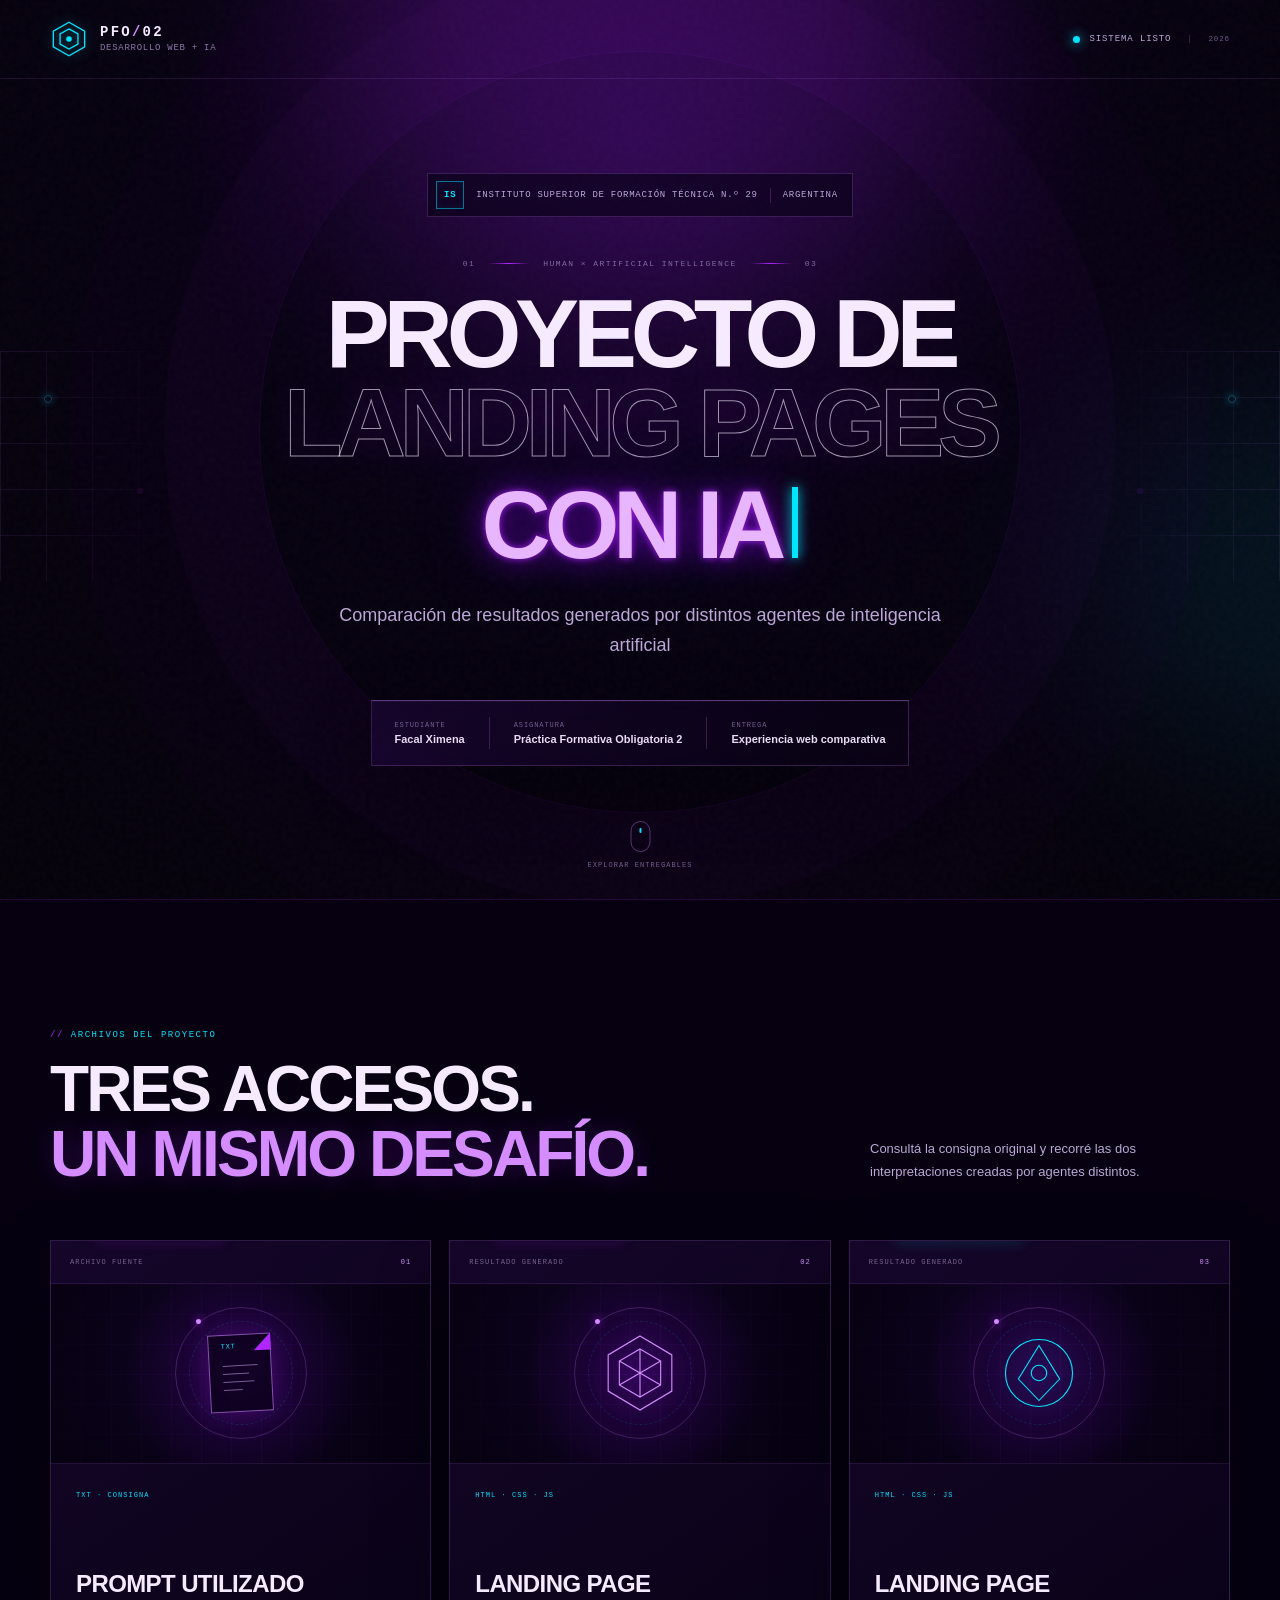
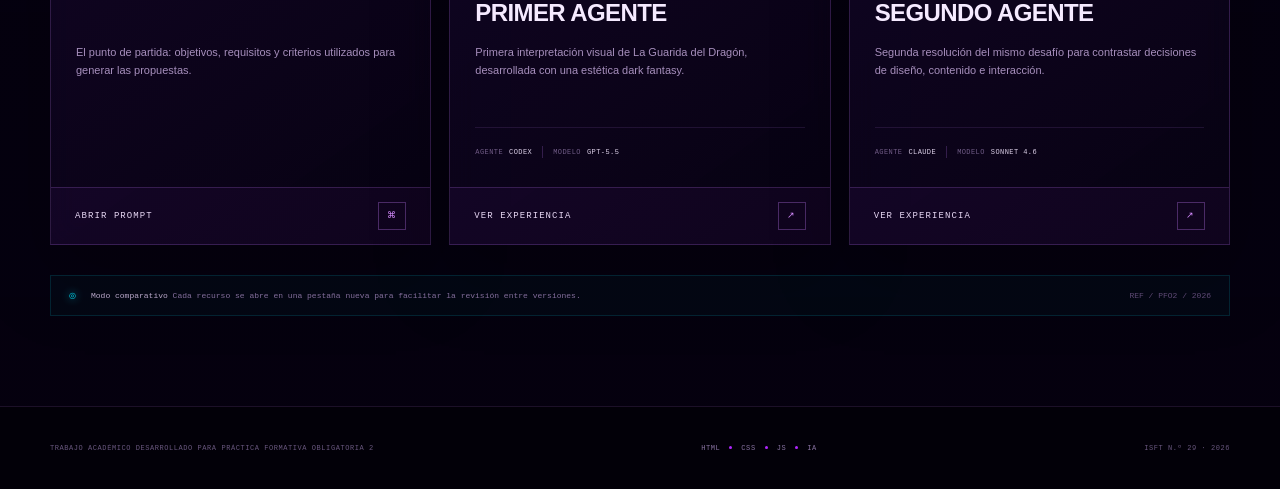
==== commit 9659e719: "Agregando cambios y archivo README" ====
--- a/index.html
+++ b/index.html
@@ -140,7 +140,7 @@
               <h3>Landing Page<br>Primer Agente</h3>
               <p>Primera interpretación visual de La Guarida del Dragón, desarrollada con una estética dark fantasy.</p>
               <!-- TODO: Reemplazar el nombre del agente o modelo aquí cuando corresponda. -->
-              <div class="agent-data"><span>Agente</span><strong>Codex</strong><i></i><span>Modelo</span><strong>GPT-5</strong></div>
+              <div class="agent-data"><span>Agente</span><strong>Codex</strong><i></i><span>Modelo</span><strong>GPT-5.5</strong></div>
             </div>
             <!-- TODO: Reemplazar este href si cambia la ubicación final del primer agente. -->
             <a class="portal-link" href="./outputs/indexLPCodex.html" target="_blank" rel="noopener noreferrer" aria-label="Abrir la landing page del primer agente en una pestaña nueva">
@@ -168,7 +168,7 @@
               <h3>Landing Page<br>Segundo Agente</h3>
               <p>Segunda resolución del mismo desafío para contrastar decisiones de diseño, contenido e interacción.</p>
               <!-- TODO: Reemplazar el nombre del agente o modelo aquí cuando esté confirmado. -->
-              <div class="agent-data"><span>Agente</span><strong>Claude</strong><i></i><span>Modelo</span><strong>Por confirmar</strong></div>
+              <div class="agent-data"><span>Agente</span><strong>Claude</strong><i></i><span>Modelo</span><strong>Sonnet 4.6</strong></div>
             </div>
             <!-- TODO: Reemplazar este href si cambia la ubicación final del segundo agente. -->
             <a class="portal-link" href="./segunda-pagina/index.html" target="_blank" rel="noopener noreferrer" aria-label="Abrir la landing page del segundo agente en una pestaña nueva">
